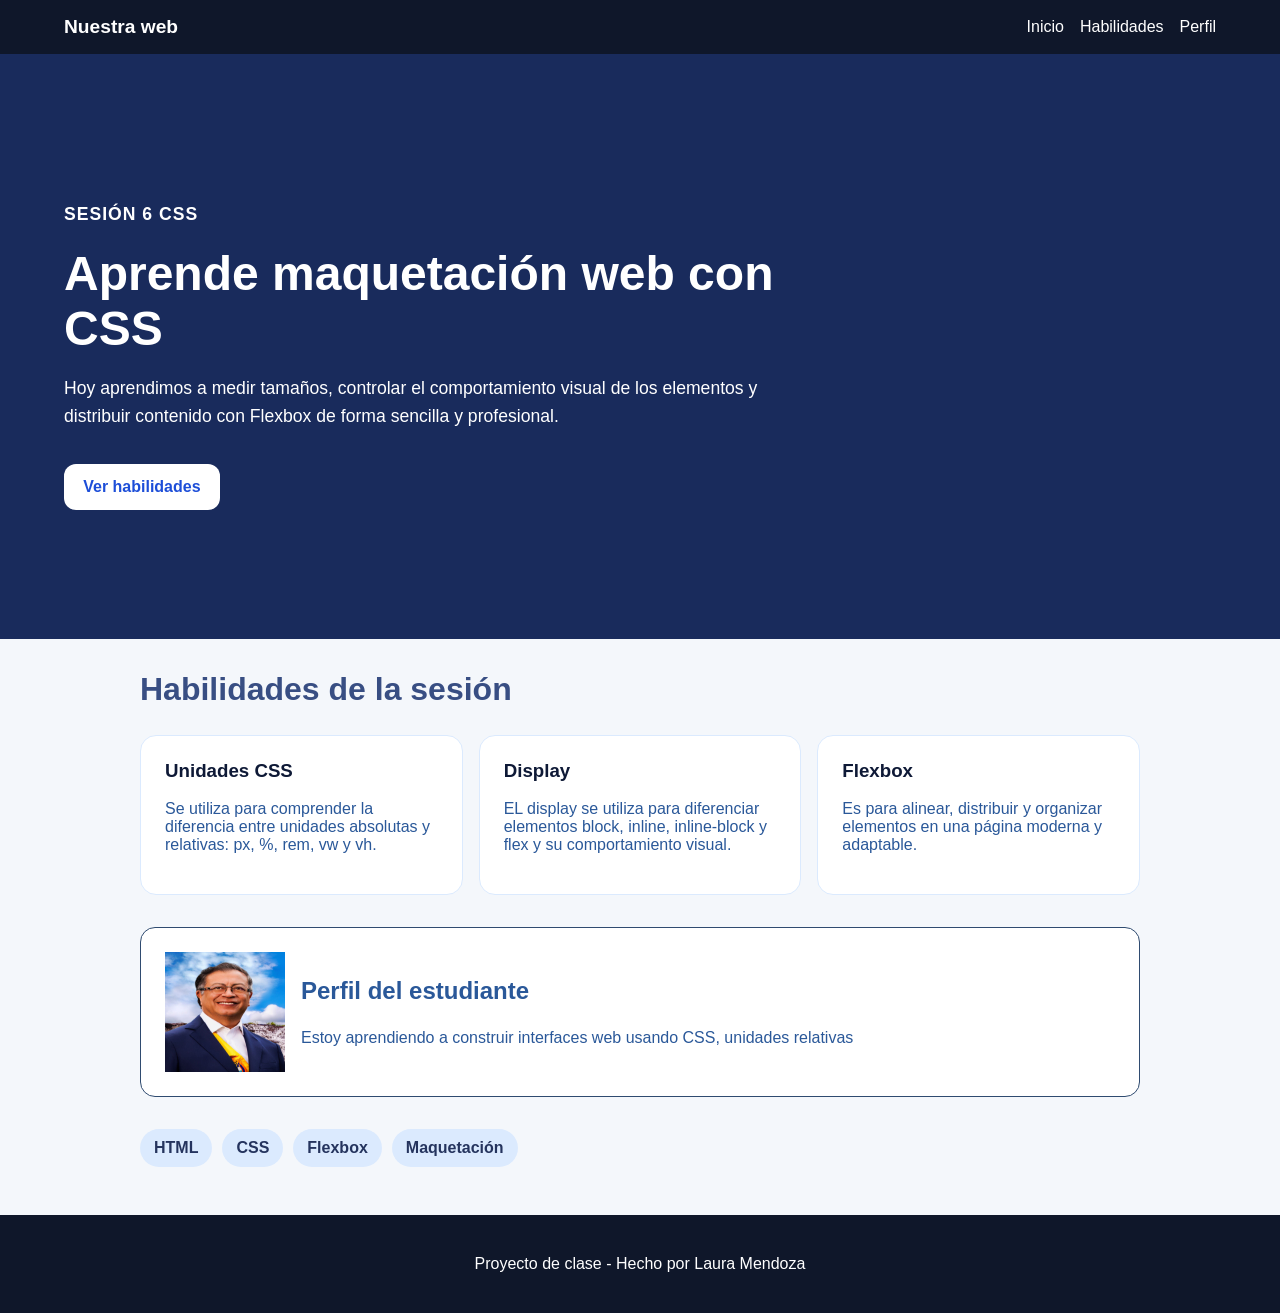
==== index.html @ 60850be4 "Primer commit del proyecto" ====
<!DOCTYPE html>
<html lang="es">
<head>
<meta charset="UTF-8">
<meta name="viewport" content="width=device-width, initial-scale=1.0">
<title>Landing Curso Web</title>
<link rel="stylesheet" href="styles.css">
</head>
<body>

    <nav class="navbar">
        <a class="logo" href="#inicio">Nuestra web</a>
    
        <div class="nav-links">
            <a href="#inicio">Inicio</a>
            <a href="#habilidades">Habilidades</a>
            <a href="#perfil">Perfil</a>
        </div>
    </nav>
  


<header id="inicio" class="hero">
    <div class="hero-content">
        <p class="eyebrow">Sesión 6 CSS</p>

        <h1>Aprende maquetación web con CSS</h1>

        <p>
          Hoy aprendimos a medir tamaños, controlar el comportamiento visual de los elementos y distribuir contenido con Flexbox de forma sencilla y profesional.
        </p>

        <a class="button" href="#habilidades">
            Ver habilidades
        </a>
    </div>
</header>


<main class="container">


    <section id="habilidades" class="section">
        <h2>Habilidades de la sesión</h2>

        <div class="cards">

            <article class="card">
                <h3>Unidades CSS</h3>
                <p>
                    Se utiliza para comprender la diferencia entre unidades absolutas y relativas: px, %, rem, vw y vh.
                </p>
            </article>

            <article class="card">
                <h3>Display</h3>
                <p>
                    EL display se utiliza para diferenciar elementos block, inline, inline-block y flex y su comportamiento visual.
                </p>
            </article>

            <article class="card">
                <h3>Flexbox</h3>
                <p>
                   Es para alinear, distribuir y organizar elementos en una página moderna y adaptable.
                </p>
            </article>

        </div>
    </section>

    
    <section id="perfil" class="profile-row">

        <img src="img/petro.jpg" alt="Avatar del estudiante"> 

        <div>
            <h2>Perfil del estudiante</h2>

            <p>
                Estoy aprendiendo a construir interfaces web usando CSS,
                unidades relativas
            </p>
        </div>

    </section>

   
    <section class="tags">
        <span>HTML</span>
        <span>CSS</span>
        <span>Flexbox</span>
        
        <span>Maquetación</span>
    </section>

</main>

<footer class="footer">
    <p>
        Proyecto de clase - Hecho por Laura Mendoza 
    </p>
</footer>


























</body>
</html>
---- styles.css ----
* {
    box-sizing: border-box;
}

body {
    margin: 0;
    font-family: Arial, Helvetica, sans-serif;
    background-color: #f4f7fb;
    color: #2a5899;
}



.navbar {
    position: sticky;
    top: 0;
    display: flex;
    justify-content: space-between;
    align-items: center;
    padding: 16px 5%;
    background-color: #0f172a;
    color: white;
    z-index: 10;
}

.logo {
    color: white;
    font-weight: bold;
    text-decoration: none;
    font-size: 1.2rem;
}

.nav-links {
    display: flex;
    gap: 16px;
    flex-wrap: wrap;
}

.nav-links a {
    color: white;
    text-decoration: none;
}



.hero {
    min-height: 65vh;
    display: flex;
    align-items: center;
    padding: 5vw;
    background-color: #192b5c;
    color: white;
}

.hero-content {
    max-width: 720px;
}

.eyebrow {
    font-weight: bold;
    letter-spacing: 1px;
    text-transform: uppercase;
}

.hero h1 {
    font-size: 3rem;
    margin: 0 0 1rem;
}

.hero p {
    font-size: 1.1rem;
    line-height: 1.6;
}

.button {
    display: inline-block;
    margin-top: 1rem;
    padding: 0.9rem 1.2rem;
    background-color: white;
    color: #1d4ed8;
    text-decoration: none;
    border-radius: 12px;
    font-weight: bold;
}



.container {
    width: 92%;
    max-width: 1000px;
    margin: 2rem auto;
}



.section h2 {
    font-size: 2rem;
    color: #384e83;
}

.cards {
    display: flex;
    gap: 1rem;
    flex-wrap: wrap;
}

.card {
    flex: 1;
    min-width: 220px;
    background-color: white;
    padding: 1.5rem;
    border: 1px solid #dbeafe;
    border-radius: 16px;
}

.card h3 {
    color: #0e1936;
    margin-top: 0;
}



.profile-row {
    display: flex;
    align-items: center;
    gap: 1rem;
    margin-top: 2rem;
    padding: 1.5rem;
    background-color: white;
    border-radius: 15px;
    border: 1px solid #2f4b70;
}

.profile-row img {
    width: 120px;
    height: 120px;
    border-radius: 0%;
}

.profile-row p {
    line-height: 1.6;
}



.tags {
    display: flex;
    flex-wrap: wrap;
    gap: 10px;
    margin-top: 2rem;
}

.tags span {
    display: inline-block;
    background-color: #dbeafe;
    color: #25345e;
    padding: 10px 14px;
    border-radius: 20px;
    font-weight: bold;
}



.footer {
    margin-top: 3rem;
    padding: 1.5rem;
    text-align: center;
    background-color: #0f172a;
    color: white;
}
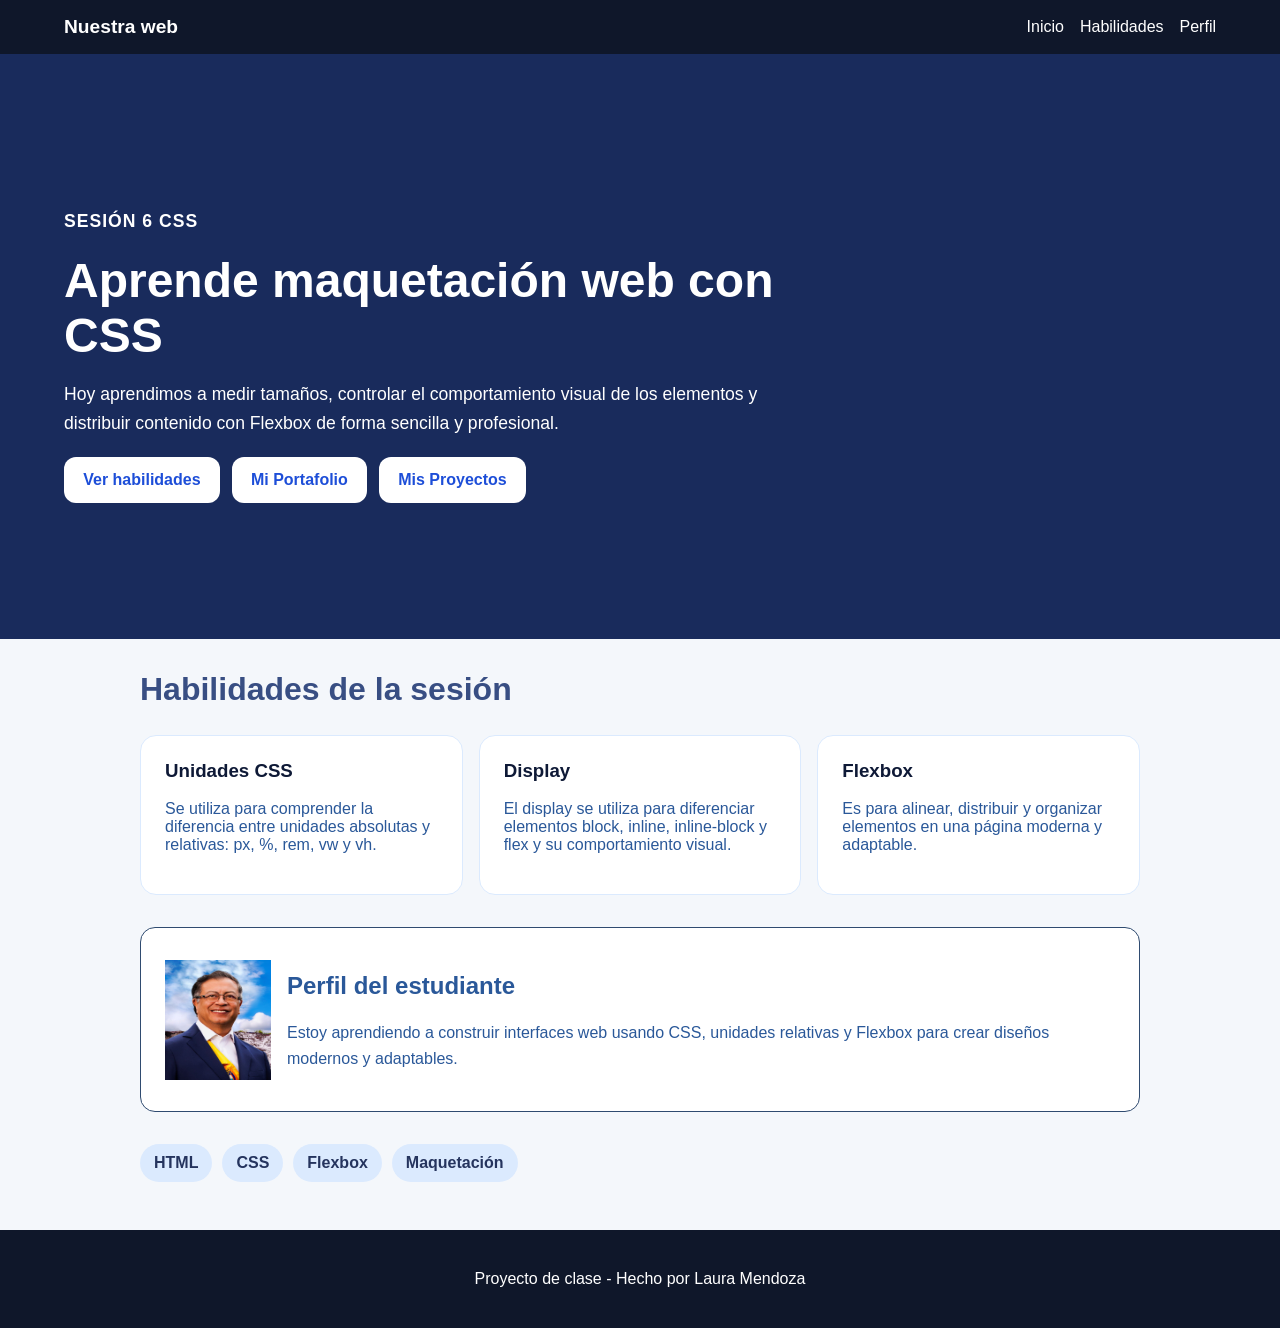
==== commit 4c89a646: "gdgd" ====
--- a/index.html
+++ b/index.html
@@ -10,101 +10,94 @@
 
     <nav class="navbar">
         <a class="logo" href="#inicio">Nuestra web</a>
-    
+
         <div class="nav-links">
             <a href="#inicio">Inicio</a>
             <a href="#habilidades">Habilidades</a>
             <a href="#perfil">Perfil</a>
         </div>
     </nav>
-  
 
+    <header id="inicio" class="hero">
+        <div class="hero-content">
+            <p class="eyebrow">Sesión 6 CSS</p>
 
-<header id="inicio" class="hero">
-    <div class="hero-content">
-        <p class="eyebrow">Sesión 6 CSS</p>
-
-        <h1>Aprende maquetación web con CSS</h1>
-
-        <p>
-          Hoy aprendimos a medir tamaños, controlar el comportamiento visual de los elementos y distribuir contenido con Flexbox de forma sencilla y profesional.
-        </p>
-
-        <a class="button" href="#habilidades">
-            Ver habilidades
-        </a>
-    </div>
-</header>
-
-
-<main class="container">
-
-
-    <section id="habilidades" class="section">
-        <h2>Habilidades de la sesión</h2>
-
-        <div class="cards">
-
-            <article class="card">
-                <h3>Unidades CSS</h3>
-                <p>
-                    Se utiliza para comprender la diferencia entre unidades absolutas y relativas: px, %, rem, vw y vh.
-                </p>
-            </article>
-
-            <article class="card">
-                <h3>Display</h3>
-                <p>
-                    EL display se utiliza para diferenciar elementos block, inline, inline-block y flex y su comportamiento visual.
-                </p>
-            </article>
-
-            <article class="card">
-                <h3>Flexbox</h3>
-                <p>
-                   Es para alinear, distribuir y organizar elementos en una página moderna y adaptable.
-                </p>
-            </article>
-
-        </div>
-    </section>
-
-    
-    <section id="perfil" class="profile-row">
-
-        <img src="img/petro.jpg" alt="Avatar del estudiante"> 
-
-        <div>
-            <h2>Perfil del estudiante</h2>
+            <h1>Aprende maquetación web con CSS</h1>
 
             <p>
-                Estoy aprendiendo a construir interfaces web usando CSS,
-                unidades relativas
+                Hoy aprendimos a medir tamaños, controlar el comportamiento visual de los elementos y distribuir contenido con Flexbox de forma sencilla y profesional.
             </p>
+
+            <div class="buttons">
+                <a class="button" href="#habilidades">Ver habilidades</a>
+                <a class="button" href="portafolio.html">Mi Portafolio</a>
+                <a class="button" href="proyectos.html">Mis Proyectos</a>
+            </div>
         </div>
+    </header>
 
-    </section>
+    <main class="container">
 
-   
-    <section class="tags">
-        <span>HTML</span>
-        <span>CSS</span>
-        <span>Flexbox</span>
-        
-        <span>Maquetación</span>
-    </section>
+        <section id="habilidades" class="section">
+            <h2>Habilidades de la sesión</h2>
 
-</main>
+            <div class="cards">
 
-<footer class="footer">
-    <p>
-        Proyecto de clase - Hecho por Laura Mendoza 
-    </p>
-</footer>
+                <article class="card">
+                    <h3>Unidades CSS</h3>
+                    <p>
+                        Se utiliza para comprender la diferencia entre unidades absolutas y relativas: px, %, rem, vw y vh.
+                    </p>
+                </article>
 
+                <article class="card">
+                    <h3>Display</h3>
+                    <p>
+                        El display se utiliza para diferenciar elementos block, inline, inline-block y flex y su comportamiento visual.
+                    </p>
+                </article>
 
+                <article class="card">
+                    <h3>Flexbox</h3>
+                    <p>
+                        Es para alinear, distribuir y organizar elementos en una página moderna y adaptable.
+                    </p>
+                </article>
 
+            </div>
+        </section>
 
+        <section id="perfil" class="profile-row">
+
+            <img src="img/petro.jpg" alt="Avatar del estudiante">
+
+            <div>
+                <h2>Perfil del estudiante</h2>
+
+                <p>
+                    Estoy aprendiendo a construir interfaces web usando CSS, unidades relativas y Flexbox para crear diseños modernos y adaptables.
+                </p>
+            </div>
+
+        </section>
+
+        <section class="tags">
+            <span>HTML</span>
+            <span>CSS</span>
+            <span>Flexbox</span>
+            <span>Maquetación</span>
+        </section>
+
+    </main>
+
+    <footer class="footer">
+        <p>
+            Proyecto de clase - Hecho por Laura Mendoza
+        </p>
+    </footer>
+
+</body>
+</html>
 
 
 
--- a/styles.css
+++ b/styles.css
@@ -1,5 +1,3 @@
-
-
 * {
     box-sizing: border-box;
 }
@@ -10,8 +8,6 @@
     background-color: #f4f7fb;
     color: #2a5899;
 }
-
-
 
 .navbar {
     position: sticky;
@@ -43,8 +39,6 @@
     text-decoration: none;
 }
 
-
-
 .hero {
     min-height: 65vh;
     display: flex;
@@ -74,26 +68,33 @@
     line-height: 1.6;
 }
 
+.buttons {
+    display: flex;
+    gap: 12px;
+    flex-wrap: wrap;
+    margin-top: 20px;
+}
+
 .button {
     display: inline-block;
-    margin-top: 1rem;
     padding: 0.9rem 1.2rem;
     background-color: white;
     color: #1d4ed8;
     text-decoration: none;
     border-radius: 12px;
     font-weight: bold;
+    transition: 0.3s;
 }
 
-
+.button:hover {
+    transform: translateY(-3px);
+}
 
 .container {
     width: 92%;
     max-width: 1000px;
     margin: 2rem auto;
 }
-
-
 
 .section h2 {
     font-size: 2rem;
@@ -120,8 +121,6 @@
     margin-top: 0;
 }
 
-
-
 .profile-row {
     display: flex;
     align-items: center;
@@ -143,8 +142,6 @@
     line-height: 1.6;
 }
 
-
-
 .tags {
     display: flex;
     flex-wrap: wrap;
@@ -161,8 +158,6 @@
     font-weight: bold;
 }
 
-
-
 .footer {
     margin-top: 3rem;
     padding: 1.5rem;
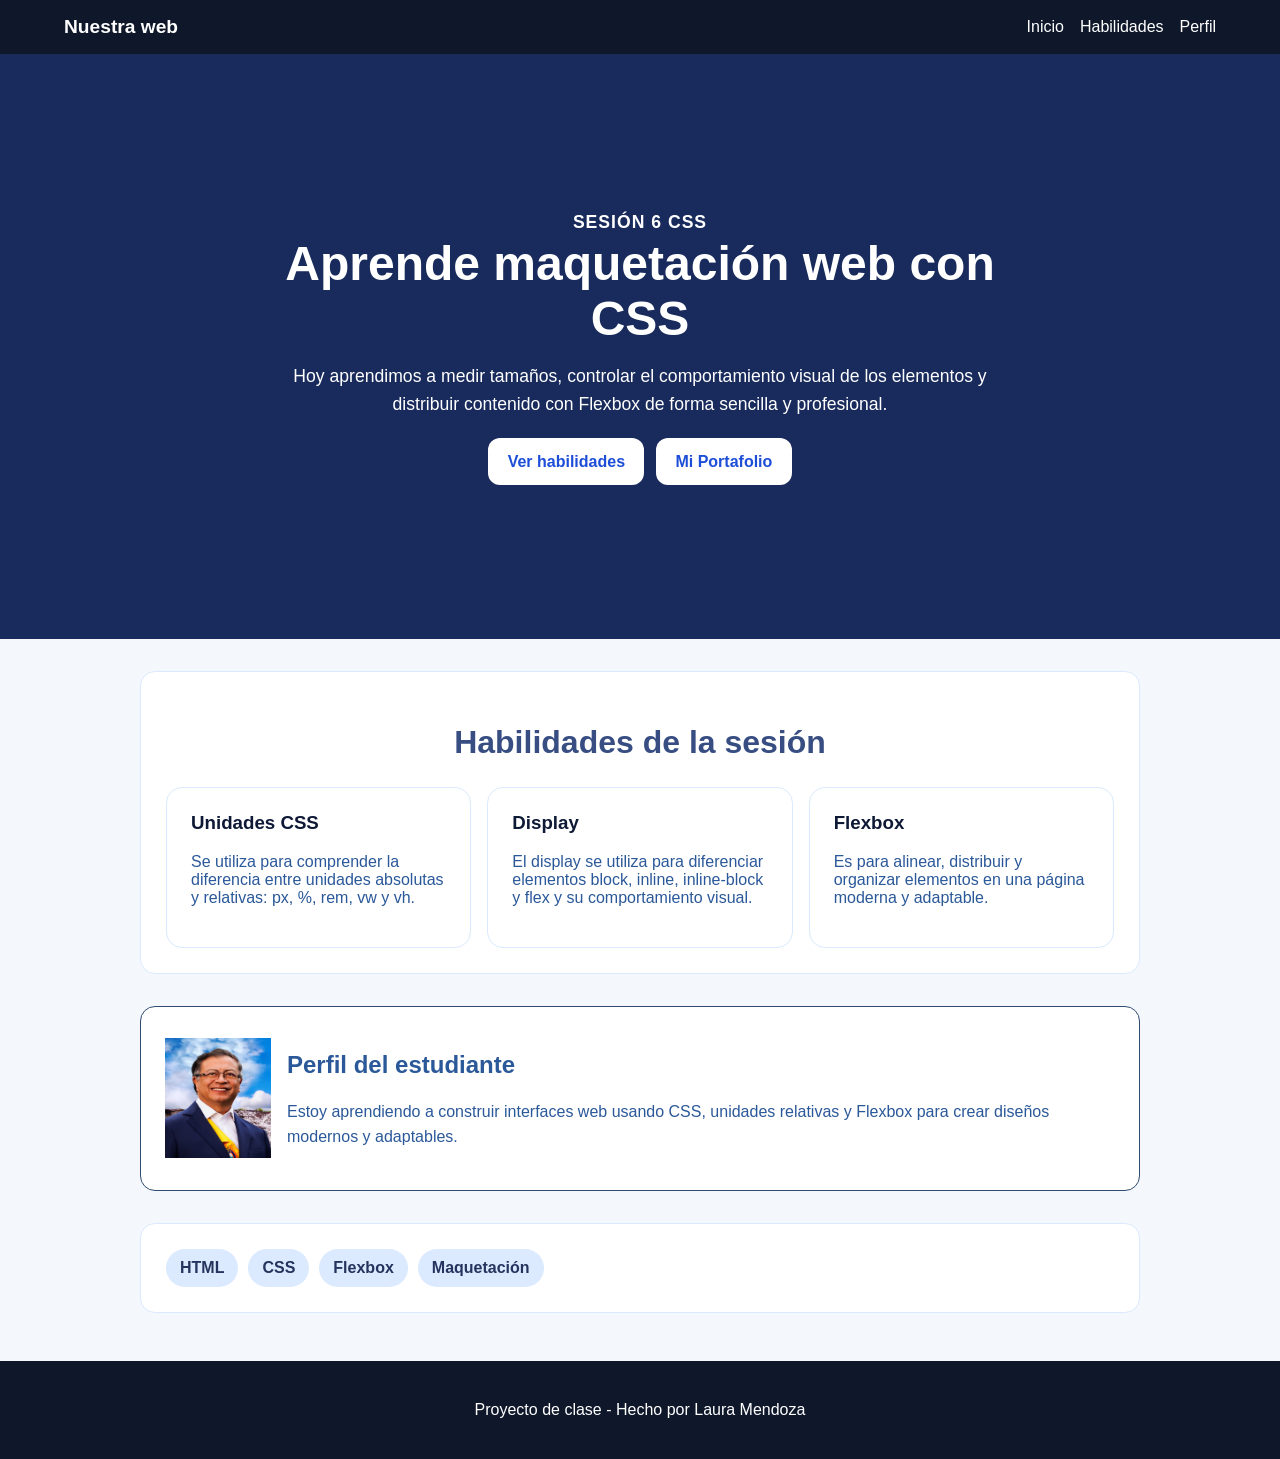
==== commit 2c155db8: "comit" ====
--- a/index.html
+++ b/index.html
@@ -31,7 +31,7 @@
             <div class="buttons">
                 <a class="button" href="#habilidades">Ver habilidades</a>
                 <a class="button" href="portafolio.html">Mi Portafolio</a>
-                <a class="button" href="proyectos.html">Mis Proyectos</a>
+               
             </div>
         </div>
     </header>
@@ -97,28 +97,4 @@
     </footer>
 
 </body>
-</html>
-
-
-
-
-
-
-
-
-
-
-
-
-
-
-
-
-
-
-
-
-
-
-</body>
 </html>
--- a/styles.css
+++ b/styles.css
@@ -19,6 +19,7 @@
     background-color: #0f172a;
     color: white;
     z-index: 10;
+    text-align: center;
 }
 
 .logo {
@@ -26,6 +27,7 @@
     font-weight: bold;
     text-decoration: none;
     font-size: 1.2rem;
+    text-align: center;
 }
 
 .nav-links {
@@ -42,10 +44,12 @@
 .hero {
     min-height: 65vh;
     display: flex;
+    justify-content: center; /* nuevo */
     align-items: center;
     padding: 5vw;
     background-color: #192b5c;
     color: white;
+    text-align: center;
 }
 
 .hero-content {
@@ -70,11 +74,11 @@
 
 .buttons {
     display: flex;
+    justify-content: center; /* nuevo */
     gap: 12px;
     flex-wrap: wrap;
     margin-top: 20px;
 }
-
 .button {
     display: inline-block;
     padding: 0.9rem 1.2rem;
@@ -99,14 +103,15 @@
 .section h2 {
     font-size: 2rem;
     color: #384e83;
+    text-align: center;
 }
 
 .cards {
     display: flex;
+    justify-content: center; /* nuevo */
     gap: 1rem;
     flex-wrap: wrap;
 }
-
 .card {
     flex: 1;
     min-width: 220px;
@@ -164,4 +169,86 @@
     text-align: center;
     background-color: #0f172a;
     color: white;
+}
+
+
+
+
+
+
+
+header {
+    background-color: #192b5c;
+    color: white;
+    text-align: center;
+    padding: 60px 20px;
+}
+
+header h1 {
+    font-size: 3rem;
+    margin-bottom: 10px;
+}
+
+header p {
+    max-width: 700px;
+    margin: auto;
+    line-height: 1.6;
+}
+
+section {
+    background-color: white;
+    padding: 25px;
+    margin-bottom: 20px;
+    border-radius: 15px;
+    border: 1px solid #dbeafe;
+}
+
+.xk29mz {
+    display: flex;
+    flex-wrap: wrap;
+    gap: 10px;
+}
+
+.pq84rt {
+    background-color: #dbeafe;
+    color: #25345e;
+    padding: 10px 15px;
+    border-radius: 20px;
+    font-weight: bold;
+}
+
+.nv73qw {
+    display: inline-block;
+    margin-top: 15px;
+    padding: 12px 20px;
+    background-color: #192b5c;
+    color: white;
+    text-decoration: none;
+    border-radius: 10px;
+    font-weight: bold;
+}
+
+.nv73qw:hover {
+    opacity: 0.9;
+}
+
+.az58lk {
+    width: 180px;
+    height: 180px;
+    object-fit: cover;
+    border-radius: 50%;
+    display: block;
+    margin: 0 auto 20px auto;
+    border: 4px solid white;
+}
+
+.ty91bn {
+    text-align: center;
+}
+
+.gh47xc {
+    width: 80%;
+    height: 80%;
+    display: block;
+    margin: 20px auto;
 }
